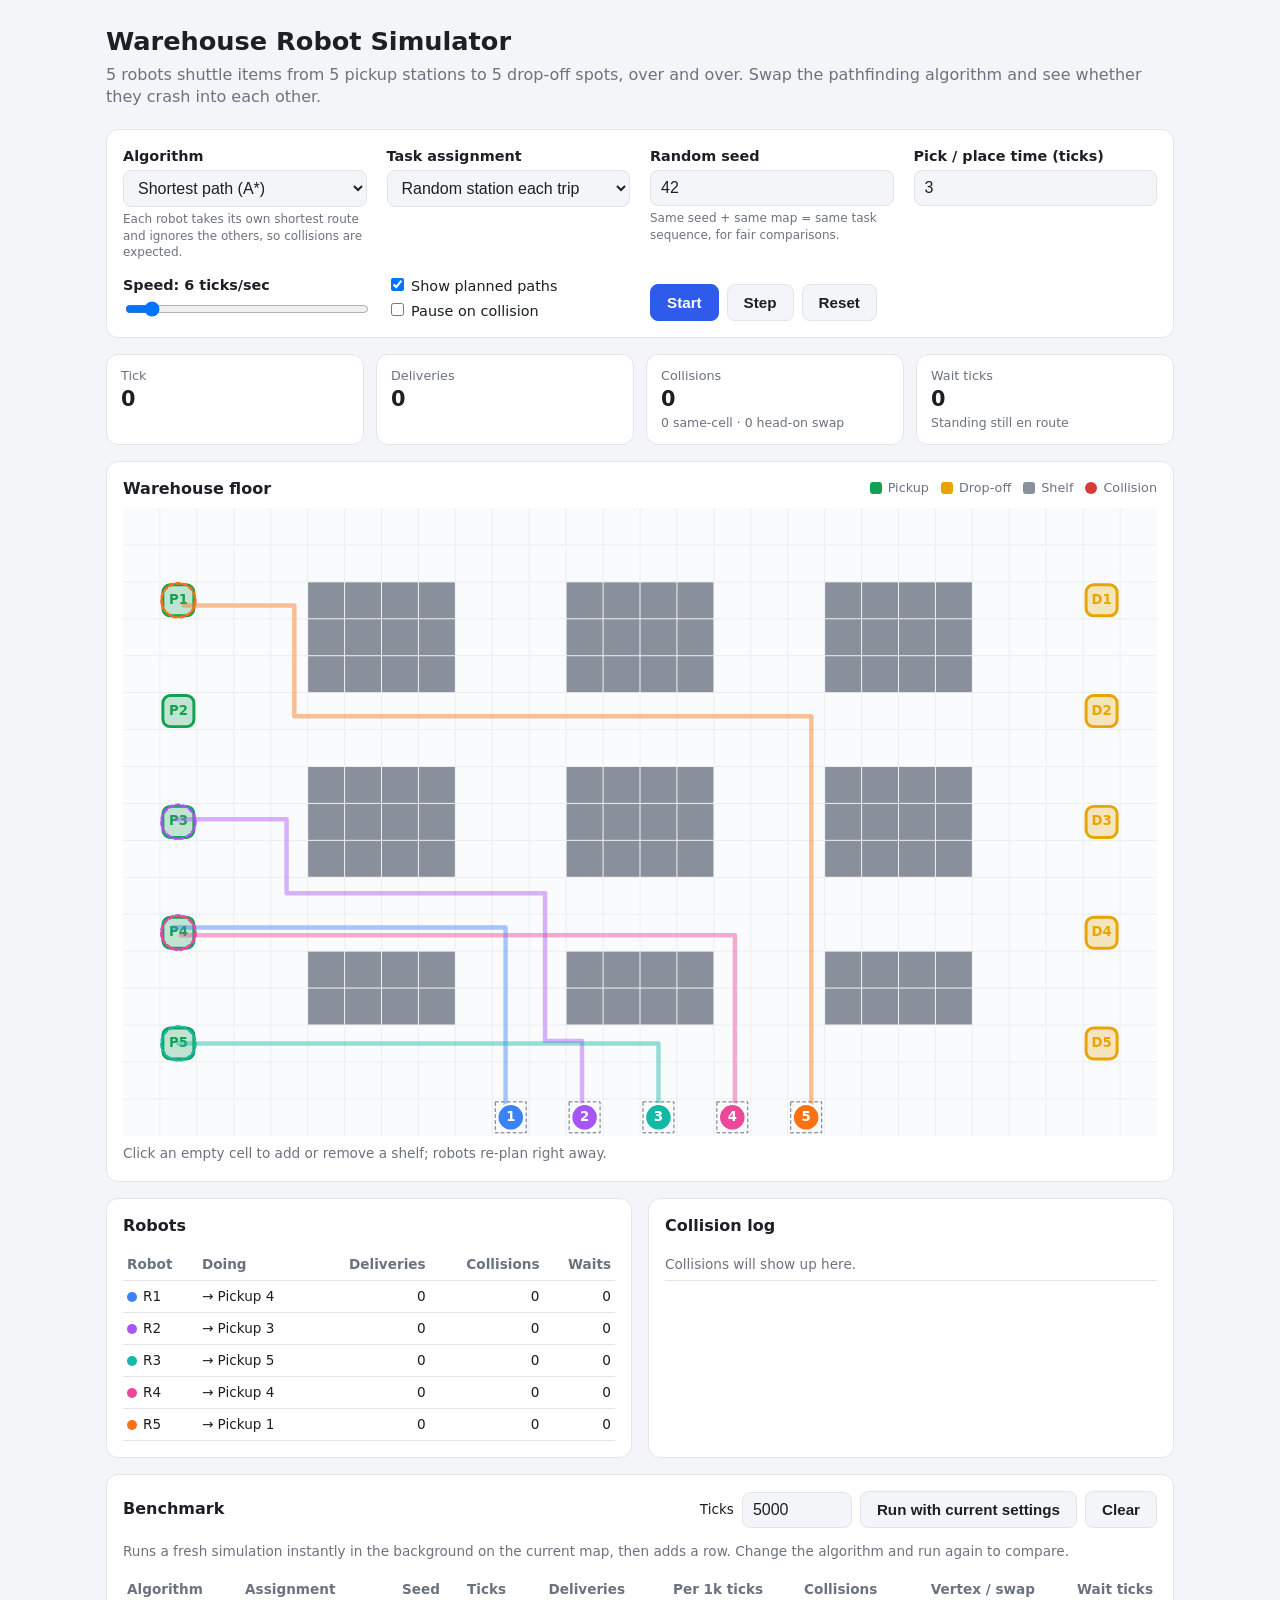
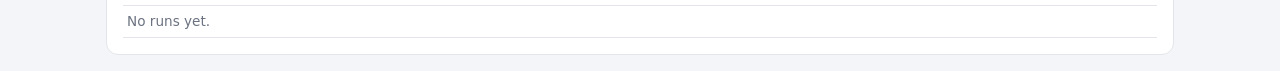
==== robotsim/index.html @ 7b6daf86 "Add warehouse robot simulator with pluggable pathfinding 5 robots cycle between 5 pickup stations an" ====
<!doctype html>
<html lang="en">
<head>
  <meta charset="utf-8">
  <meta name="viewport" content="width=device-width, initial-scale=1">
  <title>Warehouse Robot Simulator</title>
  <link rel="stylesheet" href="styles.css">
</head>
<body>
  <header>
    <h1>Warehouse Robot Simulator</h1>
    <p class="sub">5 robots shuttle items from 5 pickup stations to 5 drop-off spots, over and over. Swap the pathfinding algorithm and see whether they crash into each other.</p>
  </header>

  <main>
    <section class="panel controls">
      <div class="field">
        <label for="planner">Algorithm</label>
        <select id="planner"></select>
        <small id="plannerDesc"></small>
      </div>
      <div class="field">
        <label for="assignment">Task assignment</label>
        <select id="assignment">
          <option value="random">Random station each trip</option>
          <option value="fixed">Fixed: robot N uses pickup N → drop-off N</option>
        </select>
      </div>
      <div class="field">
        <label for="seed">Random seed</label>
        <input id="seed" type="number" min="0" step="1" value="42">
        <small>Same seed + same map = same task sequence, for fair comparisons.</small>
      </div>
      <div class="field">
        <label for="dwell">Pick / place time (ticks)</label>
        <input id="dwell" type="number" min="0" max="50" step="1" value="3">
      </div>
      <div class="field">
        <label for="speed">Speed: <span id="speedLabel"></span></label>
        <input id="speed" type="range" min="1" max="60" value="6">
      </div>
      <div class="field checks">
        <label><input id="showPaths" type="checkbox" checked> Show planned paths</label>
        <label><input id="pauseOnHit" type="checkbox"> Pause on collision</label>
      </div>
      <div class="buttons">
        <button id="startBtn" class="primary">Start</button>
        <button id="stepBtn">Step</button>
        <button id="resetBtn">Reset</button>
      </div>
    </section>

    <section class="stats">
      <div class="stat"><span class="k">Tick</span><span class="v" id="sTick">0</span></div>
      <div class="stat"><span class="k">Deliveries</span><span class="v" id="sDeliv">0</span><span class="s" id="sRate"></span></div>
      <div class="stat"><span class="k">Collisions</span><span class="v" id="sColl">0</span><span class="s" id="sCollSplit"></span></div>
      <div class="stat"><span class="k">Wait ticks</span><span class="v" id="sWaits">0</span><span class="s">Standing still en route</span></div>
    </section>

    <section class="panel map-panel">
      <div class="map-head">
        <h2>Warehouse floor</h2>
        <div class="legend">
          <span class="sw sw-pick"></span>Pickup
          <span class="sw sw-drop"></span>Drop-off
          <span class="sw sw-wall"></span>Shelf
          <span class="sw sw-hit"></span>Collision
        </div>
      </div>
      <canvas id="map"></canvas>
      <small class="muted">Click an empty cell to add or remove a shelf; robots re-plan right away.</small>
    </section>

    <section class="row">
      <div class="panel">
        <h2>Robots</h2>
        <table class="tbl">
          <thead><tr><th>Robot</th><th>Doing</th><th>Deliveries</th><th>Collisions</th><th>Waits</th></tr></thead>
          <tbody id="robotBody"></tbody>
        </table>
      </div>
      <div class="panel">
        <h2>Collision log</h2>
        <ul id="log" class="log"><li class="muted">Collisions will show up here.</li></ul>
      </div>
    </section>

    <section class="panel">
      <div class="map-head">
        <h2>Benchmark</h2>
        <div class="bench-controls">
          <label for="benchTicks">Ticks</label>
          <input id="benchTicks" type="number" min="100" max="200000" step="100" value="5000">
          <button id="benchBtn">Run with current settings</button>
          <button id="benchClear">Clear</button>
        </div>
      </div>
      <p class="muted">Runs a fresh simulation instantly in the background on the current map, then adds a row. Change the algorithm and run again to compare.</p>
      <table class="tbl">
        <thead><tr><th>Algorithm</th><th>Assignment</th><th>Seed</th><th>Ticks</th><th>Deliveries</th><th>Per 1k ticks</th><th>Collisions</th><th>Vertex / swap</th><th>Wait ticks</th></tr></thead>
        <tbody id="benchBody"><tr class="empty"><td colspan="9" class="muted">No runs yet.</td></tr></tbody>
      </table>
    </section>
  </main>

  <script src="engine.js"></script>
  <script src="planners.js"></script>
  <script src="app.js"></script>
</body>
</html>
---- robotsim/styles.css ----
:root {
  --bg: #f4f5f8;
  --panel: #ffffff;
  --text: #1c1f26;
  --muted: #6b7280;
  --border: #e3e5ea;
  --accent: #2f5bea;
  --neg: #d93a3a;
  --floor: #fafbfc;
  --grid: #eceef2;
  --wall: #8a8f9c;
  --pick: #12a150;
  --drop: #e8a400;
}

@media (prefers-color-scheme: dark) {
  :root:not([data-theme="light"]) {
    --bg: #12141a;
    --panel: #1b1e26;
    --text: #e8eaf0;
    --muted: #9198a6;
    --border: #2c303b;
    --accent: #6b8cff;
    --neg: #ff6b6b;
    --floor: #161920;
    --grid: #232731;
    --wall: #4a5060;
    --pick: #3ccf7a;
    --drop: #f2b72e;
    color-scheme: dark;
  }
}
:root[data-theme="dark"] {
  --bg: #12141a;
  --panel: #1b1e26;
  --text: #e8eaf0;
  --muted: #9198a6;
  --border: #2c303b;
  --accent: #6b8cff;
  --neg: #ff6b6b;
  --floor: #161920;
  --grid: #232731;
  --wall: #4a5060;
  --pick: #3ccf7a;
  --drop: #f2b72e;
  color-scheme: dark;
}

* { box-sizing: border-box; }

body {
  margin: 0;
  font-family: system-ui, -apple-system, "Segoe UI", sans-serif;
  background: var(--bg);
  color: var(--text);
  line-height: 1.4;
}

header, main { max-width: 1100px; margin: 0 auto; padding: 0 16px; }
header { padding-top: 24px; }
h1 { margin: 0 0 4px; font-size: 1.6rem; }
h2 { font-size: 1rem; margin: 0 0 12px; }
.sub { margin: 0 0 20px; color: var(--muted); }
.muted { color: var(--muted); font-weight: 400; font-size: 0.85rem; }

.panel {
  background: var(--panel);
  border: 1px solid var(--border);
  border-radius: 12px;
  padding: 16px;
  margin-bottom: 16px;
}

.controls {
  display: grid;
  grid-template-columns: repeat(auto-fit, minmax(200px, 1fr));
  gap: 14px 20px;
  align-items: start;
}
.field { display: flex; flex-direction: column; gap: 4px; }
.field label { font-weight: 600; font-size: 0.9rem; }
.field small { color: var(--muted); font-size: 0.75rem; }
.field.checks label { font-weight: 500; }
input[type="number"], select {
  padding: 8px 10px;
  border: 1px solid var(--border);
  border-radius: 8px;
  background: var(--bg);
  color: var(--text);
  font-size: 1rem;
  width: 100%;
}
input[type="range"] { width: 100%; }
.buttons { display: flex; gap: 8px; align-self: end; flex-wrap: wrap; }
button {
  padding: 9px 16px;
  border-radius: 8px;
  border: 1px solid var(--border);
  background: var(--bg);
  color: var(--text);
  font-size: 0.95rem;
  font-weight: 600;
  cursor: pointer;
}
button.primary { background: var(--accent); border-color: var(--accent); color: #fff; }
button:hover { filter: brightness(1.05); }

.stats {
  display: grid;
  grid-template-columns: repeat(auto-fit, minmax(180px, 1fr));
  gap: 12px;
  margin-bottom: 16px;
}
.stat {
  background: var(--panel);
  border: 1px solid var(--border);
  border-radius: 12px;
  padding: 12px 14px;
  display: flex;
  flex-direction: column;
  min-width: 0;
}
.stat .k { color: var(--muted); font-size: 0.8rem; }
.stat .v { font-size: 1.3rem; font-weight: 700; font-variant-numeric: tabular-nums; }
.stat .s { color: var(--muted); font-size: 0.78rem; }
.stat .v.hit { color: var(--neg); }

.map-head { display: flex; justify-content: space-between; align-items: baseline; flex-wrap: wrap; gap: 8px; margin-bottom: 8px; }
.map-head h2 { margin: 0; }
.legend { font-size: 0.8rem; color: var(--muted); display: flex; align-items: center; gap: 6px; flex-wrap: wrap; }
.sw { display: inline-block; width: 12px; height: 12px; border-radius: 3px; margin-left: 6px; }
.sw-pick { background: var(--pick); }
.sw-drop { background: var(--drop); }
.sw-wall { background: var(--wall); }
.sw-hit { background: var(--neg); border-radius: 50%; }
#map { width: 100%; display: block; cursor: crosshair; touch-action: manipulation; margin-bottom: 6px; }

.row { display: grid; grid-template-columns: 1fr 1fr; gap: 16px; }
.row .panel { margin-bottom: 16px; min-width: 0; }
@media (max-width: 760px) { .row { grid-template-columns: 1fr; gap: 0; } }

.tbl { width: 100%; border-collapse: collapse; font-size: 0.85rem; font-variant-numeric: tabular-nums; }
.tbl th, .tbl td { text-align: right; padding: 6px 4px; border-bottom: 1px solid var(--border); }
.tbl th:first-child, .tbl td:first-child, .tbl th:nth-child(2), .tbl td:nth-child(2) { text-align: left; }
.tbl th { color: var(--muted); font-weight: 600; }
.tbl .empty td { text-align: left; }
.panel:has(> .tbl) { overflow-x: auto; }
.robot-dot { display: inline-block; width: 10px; height: 10px; border-radius: 50%; margin-right: 6px; vertical-align: -1px; }

.bench-controls { display: flex; gap: 8px; align-items: center; flex-wrap: wrap; font-size: 0.85rem; }
.bench-controls input { width: 110px; }

.log { list-style: none; margin: 0; padding: 0; max-height: 240px; overflow-y: auto; font-size: 0.85rem; }
.log li { padding: 6px 0; border-bottom: 1px solid var(--border); }
.log .type { color: var(--neg); font-weight: 600; }
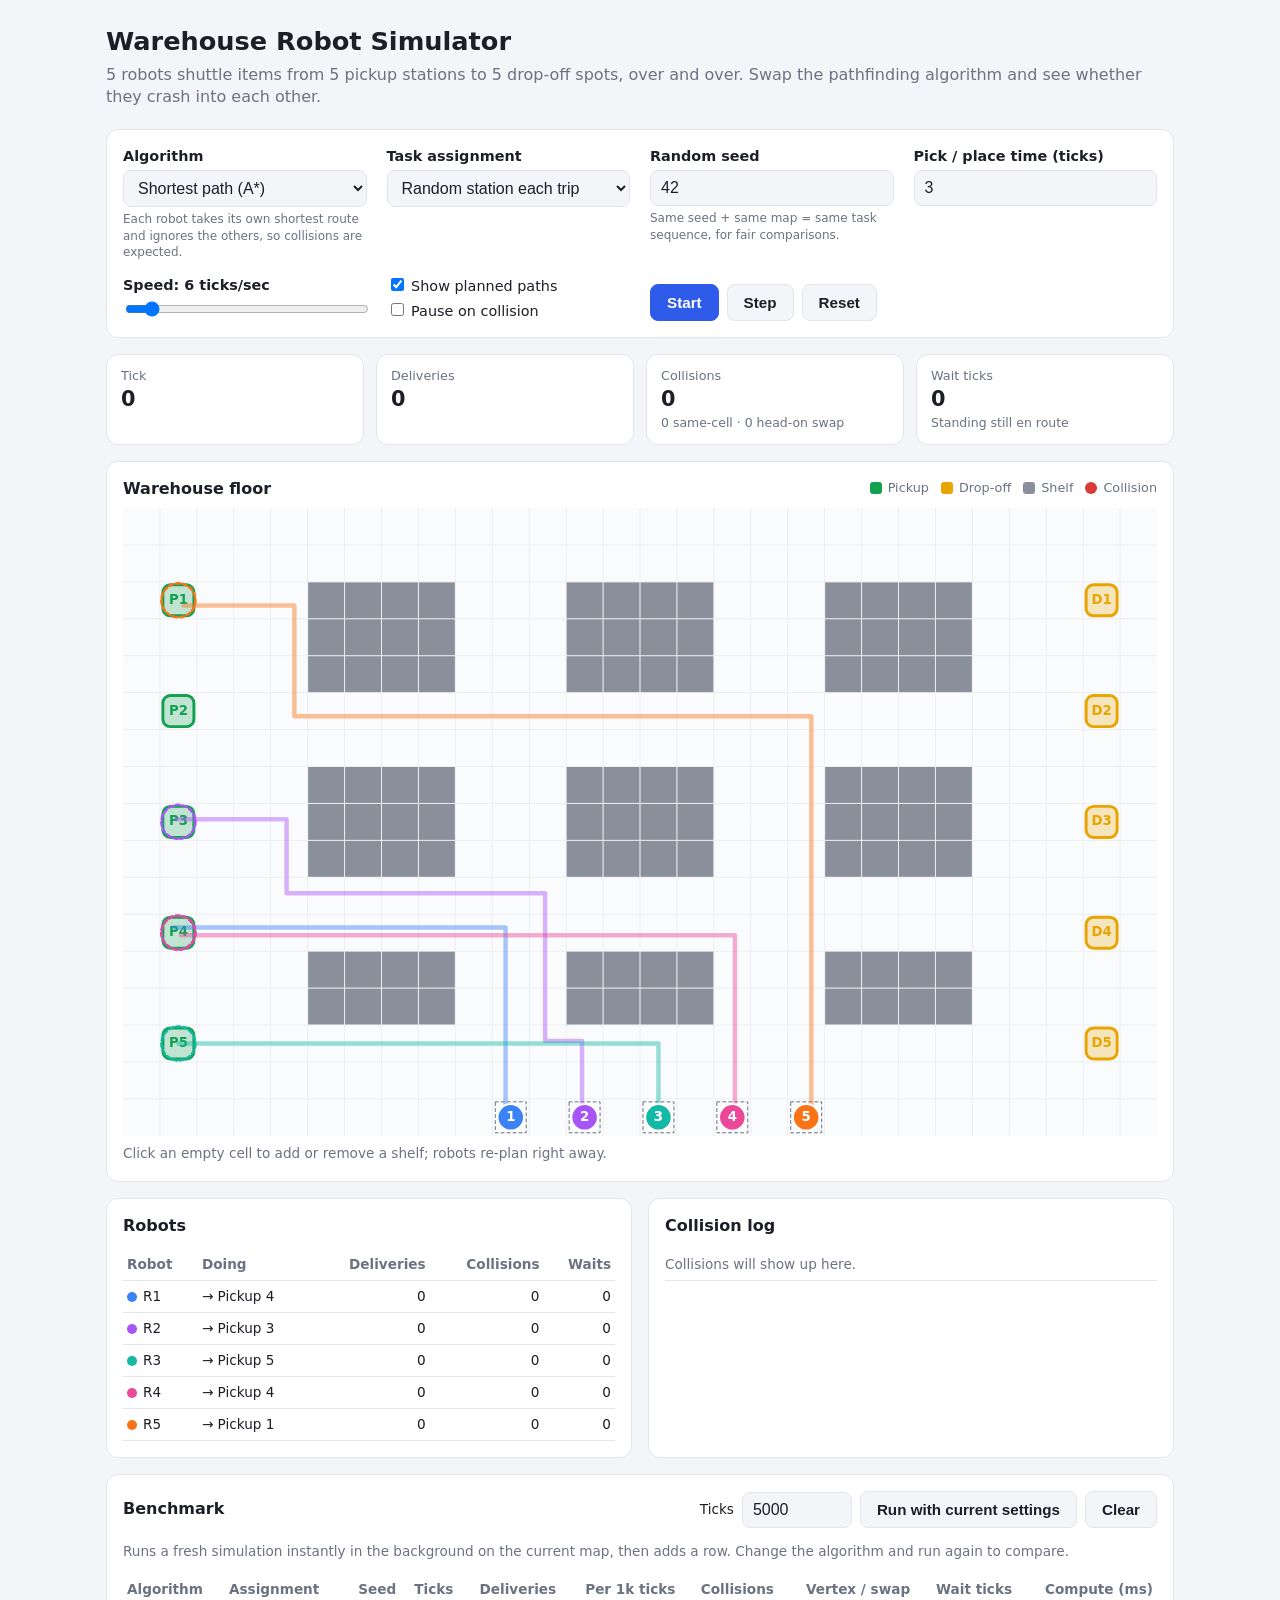
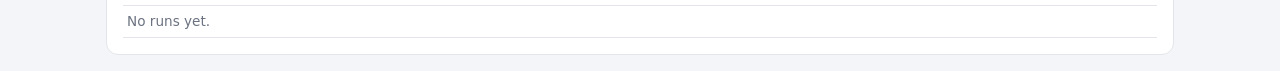
==== commit 35b3811a: "Robot simulator: add Reservation A* planner, faster space-time search Reservation A* plans each trip" ====
--- a/robotsim/index.html
+++ b/robotsim/index.html
@@ -97,8 +97,8 @@
       </div>
       <p class="muted">Runs a fresh simulation instantly in the background on the current map, then adds a row. Change the algorithm and run again to compare.</p>
       <table class="tbl">
-        <thead><tr><th>Algorithm</th><th>Assignment</th><th>Seed</th><th>Ticks</th><th>Deliveries</th><th>Per 1k ticks</th><th>Collisions</th><th>Vertex / swap</th><th>Wait ticks</th></tr></thead>
-        <tbody id="benchBody"><tr class="empty"><td colspan="9" class="muted">No runs yet.</td></tr></tbody>
+        <thead><tr><th>Algorithm</th><th>Assignment</th><th>Seed</th><th>Ticks</th><th>Deliveries</th><th>Per 1k ticks</th><th>Collisions</th><th>Vertex / swap</th><th>Wait ticks</th><th>Compute (ms)</th></tr></thead>
+        <tbody id="benchBody"><tr class="empty"><td colspan="10" class="muted">No runs yet.</td></tr></tbody>
       </table>
     </section>
   </main>
--- a/robotsim/styles.css
+++ b/robotsim/styles.css
@@ -56,7 +56,12 @@
   line-height: 1.4;
 }
 
-header, main { max-width: 1100px; margin: 0 auto; padding: 0 16px; }
+header, main {
+  max-width: 1100px;
+  margin: 0 auto;
+  padding-left: max(16px, env(safe-area-inset-left, 0px));
+  padding-right: max(16px, env(safe-area-inset-right, 0px));
+}
 header { padding-top: 24px; }
 h1 { margin: 0 0 4px; font-size: 1.6rem; }
 h2 { font-size: 1rem; margin: 0 0 12px; }
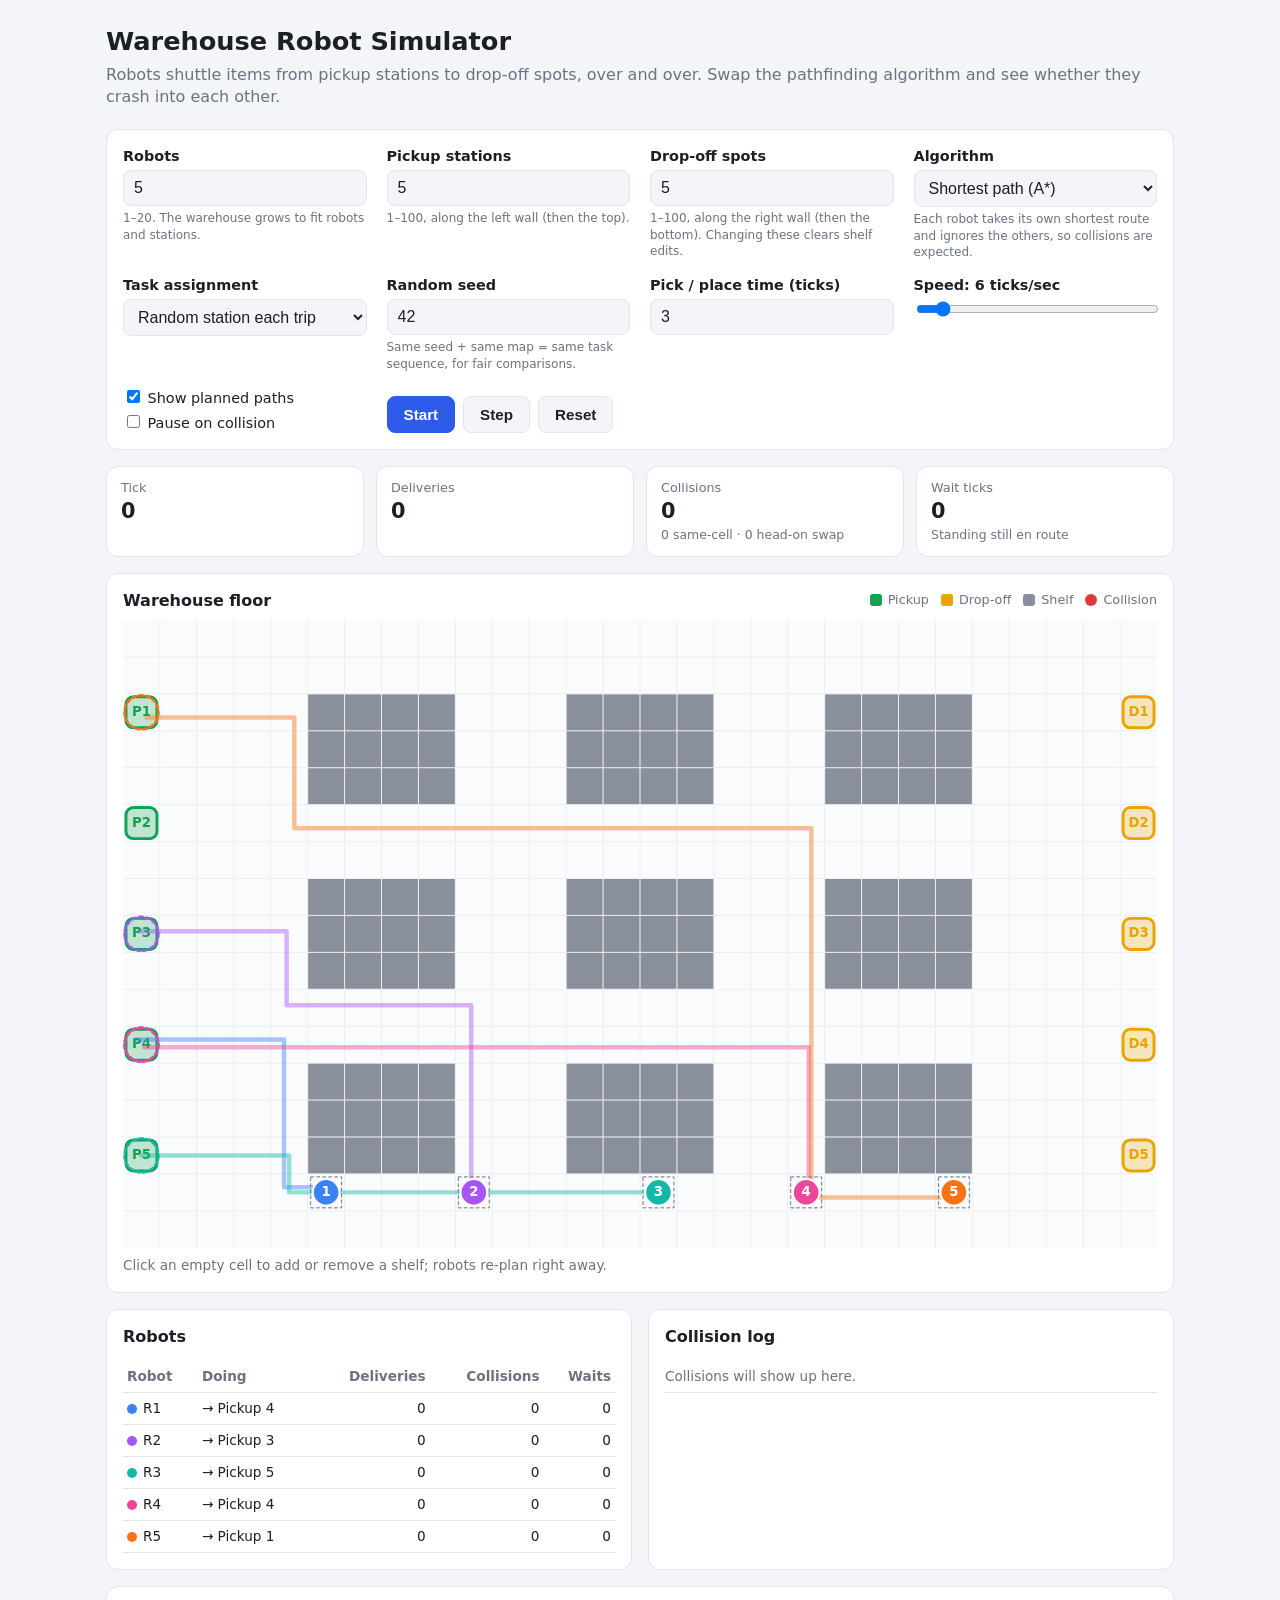
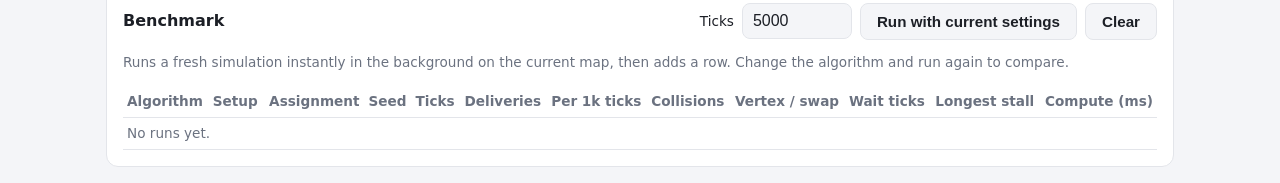
==== commit d1b0ee3c: "Robot simulator: up to 20 robots and 1-100 pickup/drop-off stations The warehouse is now generated f" ====
--- a/robotsim/index.html
+++ b/robotsim/index.html
@@ -9,11 +9,26 @@
 <body>
   <header>
     <h1>Warehouse Robot Simulator</h1>
-    <p class="sub">5 robots shuttle items from 5 pickup stations to 5 drop-off spots, over and over. Swap the pathfinding algorithm and see whether they crash into each other.</p>
+    <p class="sub">Robots shuttle items from pickup stations to drop-off spots, over and over. Swap the pathfinding algorithm and see whether they crash into each other.</p>
   </header>
 
   <main>
     <section class="panel controls">
+      <div class="field">
+        <label for="robots">Robots</label>
+        <input id="robots" type="number" min="1" max="20" step="1" value="5">
+        <small>1–20. The warehouse grows to fit robots and stations.</small>
+      </div>
+      <div class="field">
+        <label for="pickups">Pickup stations</label>
+        <input id="pickups" type="number" min="1" max="100" step="1" value="5">
+        <small>1–100, along the left wall (then the top).</small>
+      </div>
+      <div class="field">
+        <label for="drops">Drop-off spots</label>
+        <input id="drops" type="number" min="1" max="100" step="1" value="5">
+        <small>1–100, along the right wall (then the bottom). Changing these clears shelf edits.</small>
+      </div>
       <div class="field">
         <label for="planner">Algorithm</label>
         <select id="planner"></select>
@@ -97,8 +112,8 @@
       </div>
       <p class="muted">Runs a fresh simulation instantly in the background on the current map, then adds a row. Change the algorithm and run again to compare.</p>
       <table class="tbl">
-        <thead><tr><th>Algorithm</th><th>Assignment</th><th>Seed</th><th>Ticks</th><th>Deliveries</th><th>Per 1k ticks</th><th>Collisions</th><th>Vertex / swap</th><th>Wait ticks</th><th>Compute (ms)</th></tr></thead>
-        <tbody id="benchBody"><tr class="empty"><td colspan="10" class="muted">No runs yet.</td></tr></tbody>
+        <thead><tr><th>Algorithm</th><th>Setup</th><th>Assignment</th><th>Seed</th><th>Ticks</th><th>Deliveries</th><th>Per 1k ticks</th><th>Collisions</th><th>Vertex / swap</th><th>Wait ticks</th><th title="Most ticks in a row without a delivery">Longest stall</th><th>Compute (ms)</th></tr></thead>
+        <tbody id="benchBody"><tr class="empty"><td colspan="12" class="muted">No runs yet.</td></tr></tbody>
       </table>
     </section>
   </main>
--- a/robotsim/styles.css
+++ b/robotsim/styles.css
@@ -129,6 +129,7 @@
 .stat .v { font-size: 1.3rem; font-weight: 700; font-variant-numeric: tabular-nums; }
 .stat .s { color: var(--muted); font-size: 0.78rem; }
 .stat .v.hit { color: var(--neg); }
+.warn { color: var(--neg); font-weight: 600; }
 
 .map-head { display: flex; justify-content: space-between; align-items: baseline; flex-wrap: wrap; gap: 8px; margin-bottom: 8px; }
 .map-head h2 { margin: 0; }
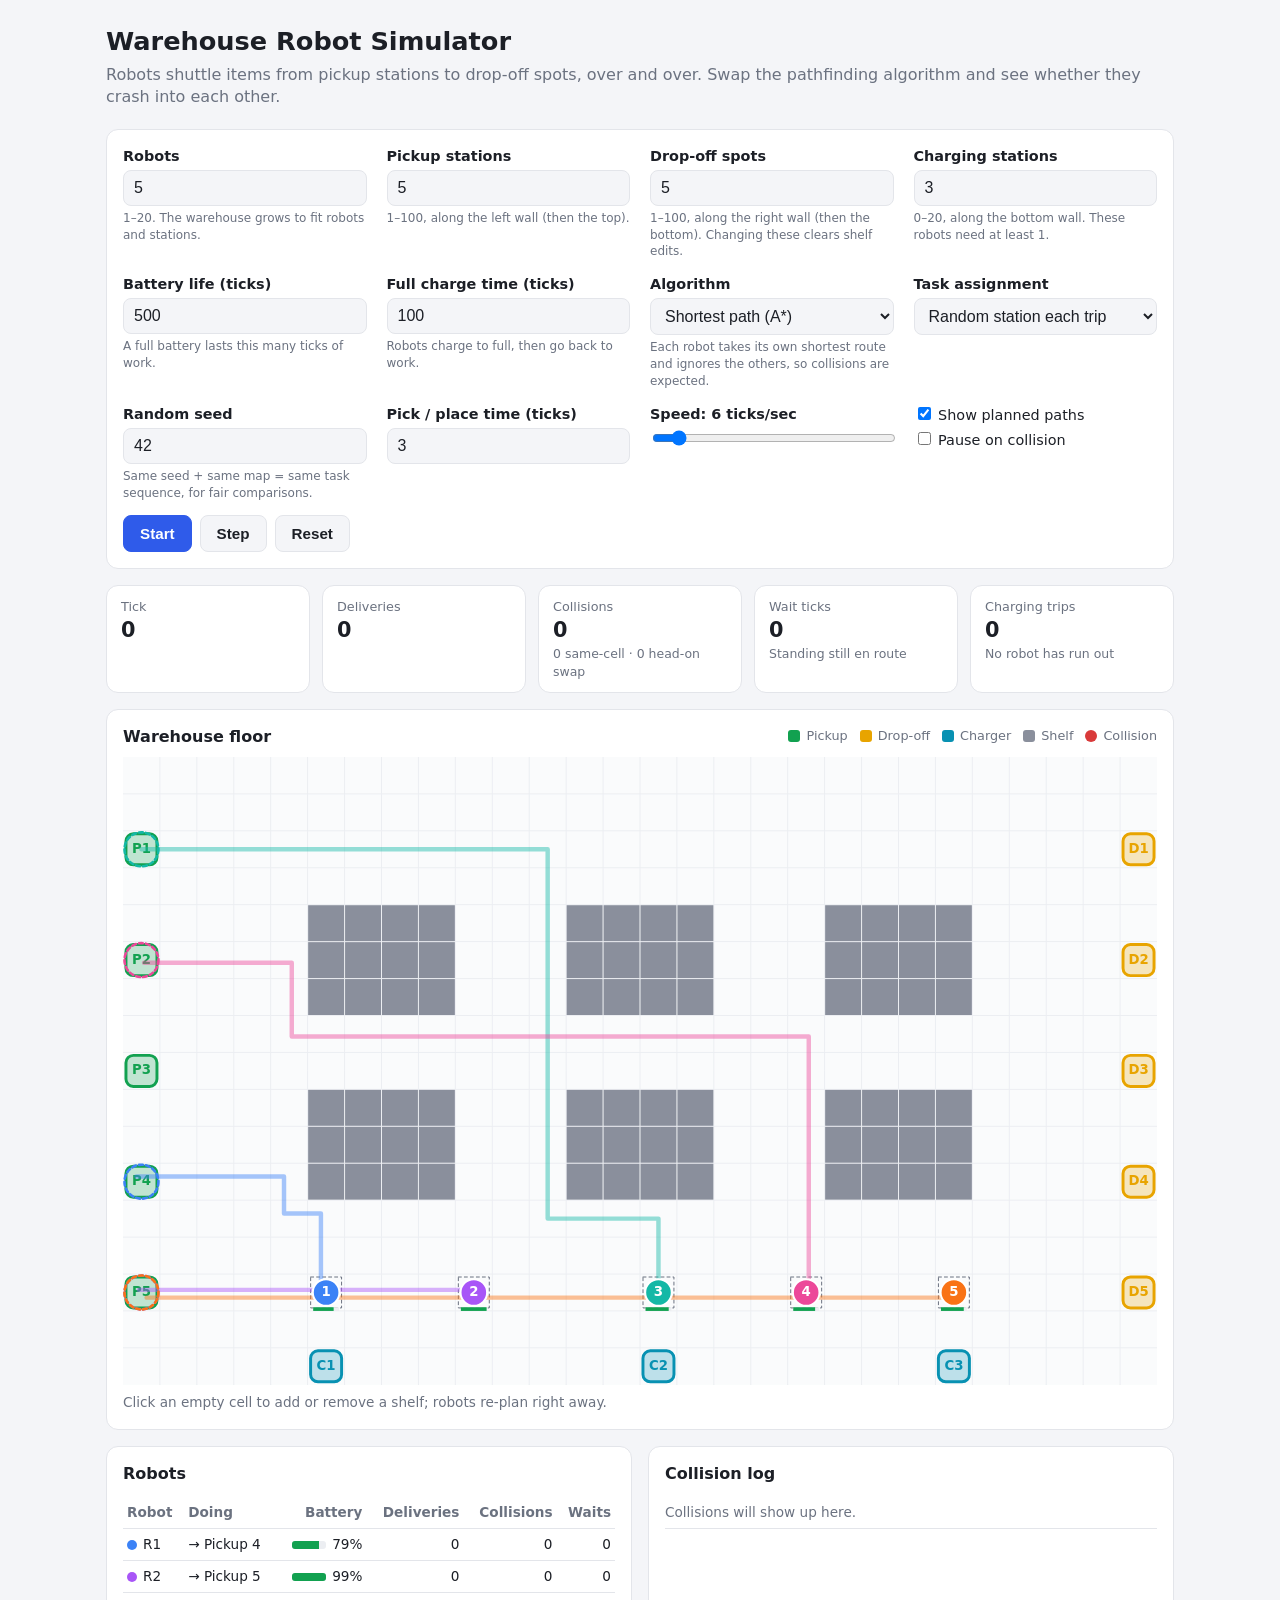
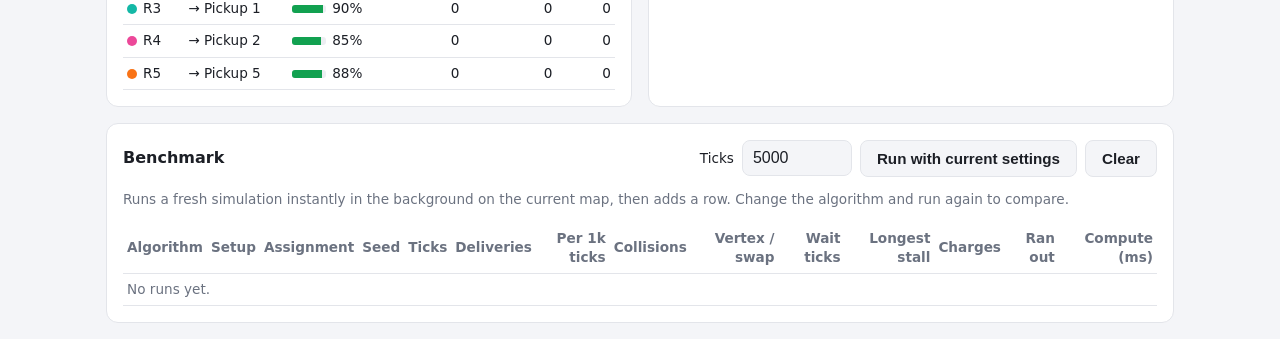
==== commit 4de4892d: "Robot simulator: batteries and charging stations 0-20 chargers along the bottom wall (then the top);" ====
--- a/robotsim/index.html
+++ b/robotsim/index.html
@@ -28,6 +28,21 @@
         <label for="drops">Drop-off spots</label>
         <input id="drops" type="number" min="1" max="100" step="1" value="5">
         <small>1–100, along the right wall (then the bottom). Changing these clears shelf edits.</small>
+      </div>
+      <div class="field">
+        <label for="chargers">Charging stations</label>
+        <input id="chargers" type="number" min="0" max="20" step="1" value="3">
+        <small id="chargersHint">0–20, along the bottom wall. 0 turns batteries off.</small>
+      </div>
+      <div class="field">
+        <label for="batteryLife">Battery life (ticks)</label>
+        <input id="batteryLife" type="number" min="50" max="100000" step="50" value="500">
+        <small>A full battery lasts this many ticks of work.</small>
+      </div>
+      <div class="field">
+        <label for="chargeTime">Full charge time (ticks)</label>
+        <input id="chargeTime" type="number" min="1" max="10000" step="10" value="100">
+        <small>Robots charge to full, then go back to work.</small>
       </div>
       <div class="field">
         <label for="planner">Algorithm</label>
@@ -70,6 +85,7 @@
       <div class="stat"><span class="k">Deliveries</span><span class="v" id="sDeliv">0</span><span class="s" id="sRate"></span></div>
       <div class="stat"><span class="k">Collisions</span><span class="v" id="sColl">0</span><span class="s" id="sCollSplit"></span></div>
       <div class="stat"><span class="k">Wait ticks</span><span class="v" id="sWaits">0</span><span class="s">Standing still en route</span></div>
+      <div class="stat"><span class="k">Charging trips</span><span class="v" id="sCharges">0</span><span class="s" id="sBattery"></span></div>
     </section>
 
     <section class="panel map-panel">
@@ -78,6 +94,7 @@
         <div class="legend">
           <span class="sw sw-pick"></span>Pickup
           <span class="sw sw-drop"></span>Drop-off
+          <span class="sw sw-charge"></span>Charger
           <span class="sw sw-wall"></span>Shelf
           <span class="sw sw-hit"></span>Collision
         </div>
@@ -90,7 +107,7 @@
       <div class="panel">
         <h2>Robots</h2>
         <table class="tbl">
-          <thead><tr><th>Robot</th><th>Doing</th><th>Deliveries</th><th>Collisions</th><th>Waits</th></tr></thead>
+          <thead><tr><th>Robot</th><th>Doing</th><th>Battery</th><th>Deliveries</th><th>Collisions</th><th>Waits</th></tr></thead>
           <tbody id="robotBody"></tbody>
         </table>
       </div>
@@ -112,8 +129,8 @@
       </div>
       <p class="muted">Runs a fresh simulation instantly in the background on the current map, then adds a row. Change the algorithm and run again to compare.</p>
       <table class="tbl">
-        <thead><tr><th>Algorithm</th><th>Setup</th><th>Assignment</th><th>Seed</th><th>Ticks</th><th>Deliveries</th><th>Per 1k ticks</th><th>Collisions</th><th>Vertex / swap</th><th>Wait ticks</th><th title="Most ticks in a row without a delivery">Longest stall</th><th>Compute (ms)</th></tr></thead>
-        <tbody id="benchBody"><tr class="empty"><td colspan="12" class="muted">No runs yet.</td></tr></tbody>
+        <thead><tr><th>Algorithm</th><th>Setup</th><th>Assignment</th><th>Seed</th><th>Ticks</th><th>Deliveries</th><th>Per 1k ticks</th><th>Collisions</th><th>Vertex / swap</th><th>Wait ticks</th><th title="Most ticks in a row without a delivery">Longest stall</th><th>Charges</th><th>Ran out</th><th>Compute (ms)</th></tr></thead>
+        <tbody id="benchBody"><tr class="empty"><td colspan="14" class="muted">No runs yet.</td></tr></tbody>
       </table>
     </section>
   </main>
--- a/robotsim/styles.css
+++ b/robotsim/styles.css
@@ -11,6 +11,7 @@
   --wall: #8a8f9c;
   --pick: #12a150;
   --drop: #e8a400;
+  --charge: #0891b2;
 }
 
 @media (prefers-color-scheme: dark) {
@@ -27,6 +28,7 @@
     --wall: #4a5060;
     --pick: #3ccf7a;
     --drop: #f2b72e;
+    --charge: #22d3ee;
     color-scheme: dark;
   }
 }
@@ -43,6 +45,7 @@
   --wall: #4a5060;
   --pick: #3ccf7a;
   --drop: #f2b72e;
+  --charge: #22d3ee;
   color-scheme: dark;
 }
 
@@ -137,6 +140,9 @@
 .sw { display: inline-block; width: 12px; height: 12px; border-radius: 3px; margin-left: 6px; }
 .sw-pick { background: var(--pick); }
 .sw-drop { background: var(--drop); }
+.sw-charge { background: var(--charge); }
+.batt { display: inline-block; width: 34px; height: 8px; border-radius: 3px; background: var(--grid); vertical-align: 0; margin-right: 6px; overflow: hidden; }
+.batt > i { display: block; height: 100%; }
 .sw-wall { background: var(--wall); }
 .sw-hit { background: var(--neg); border-radius: 50%; }
 #map { width: 100%; display: block; cursor: crosshair; touch-action: manipulation; margin-bottom: 6px; }
